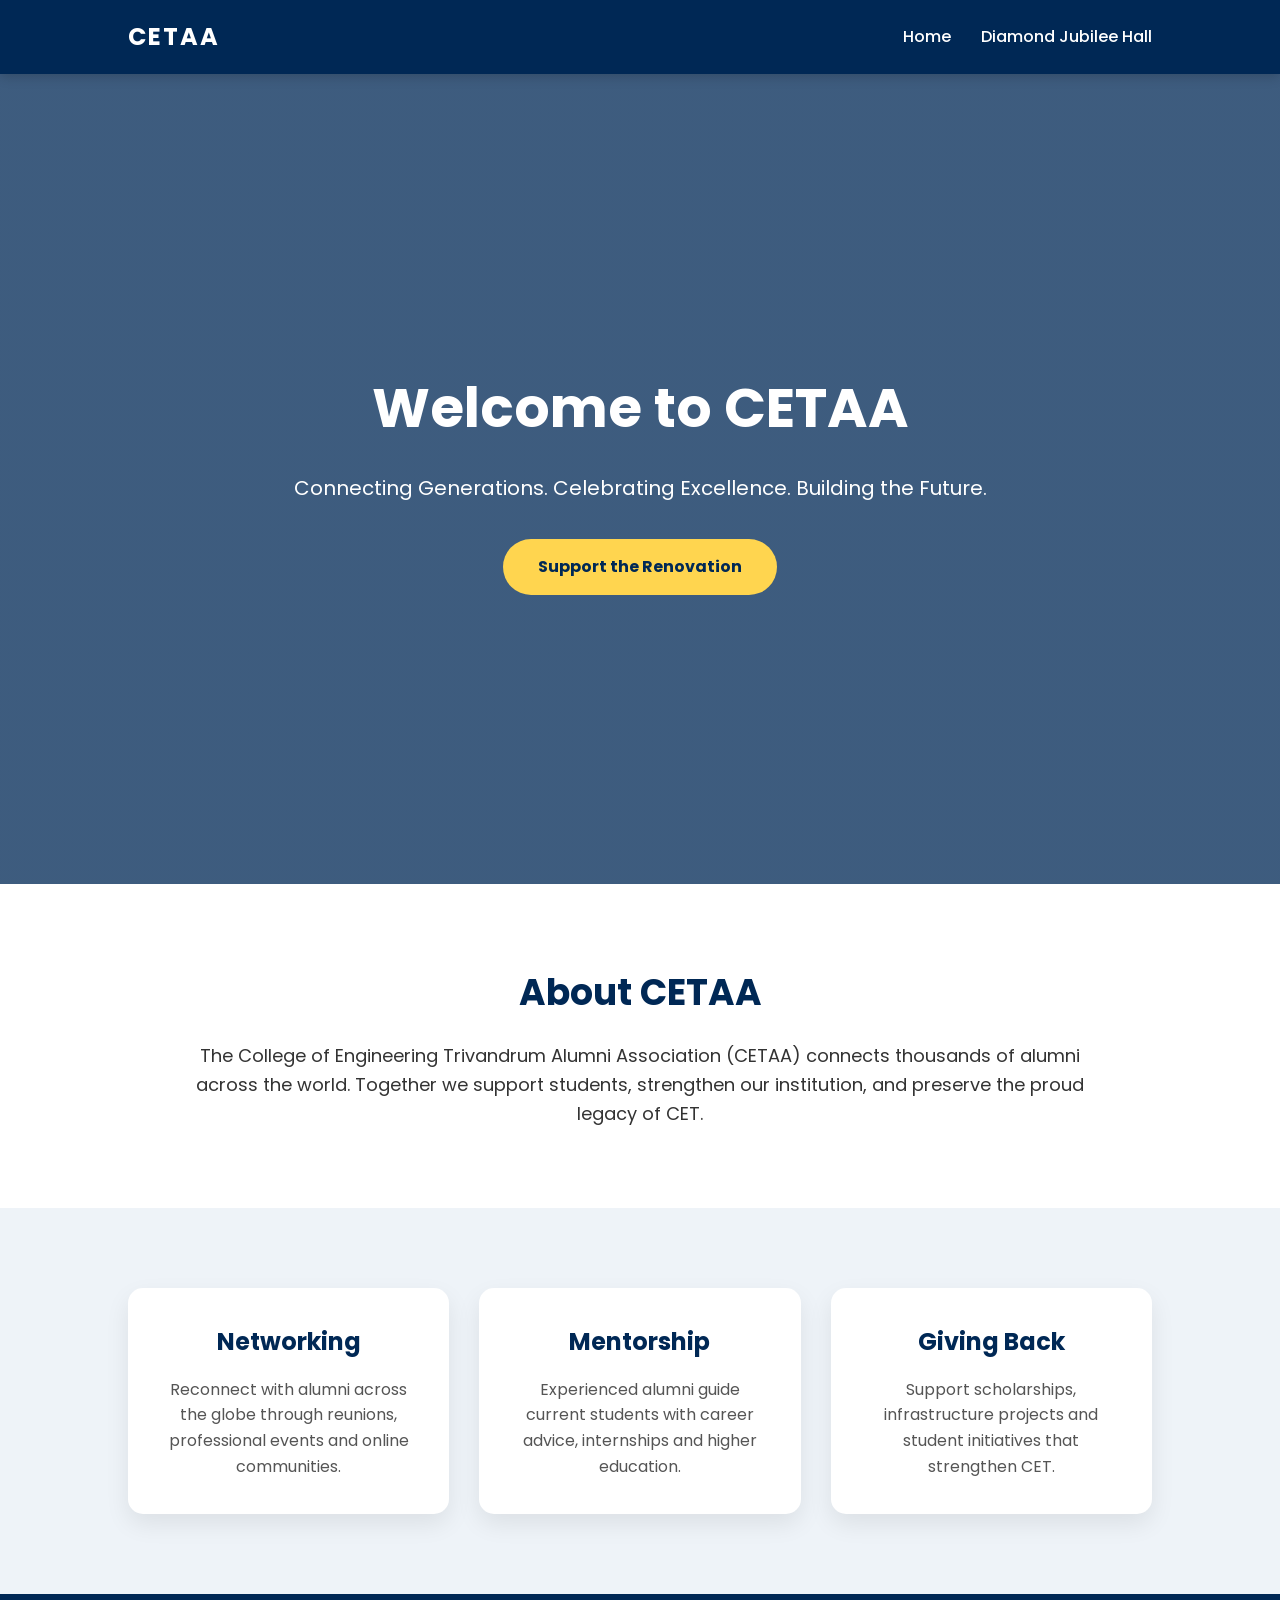
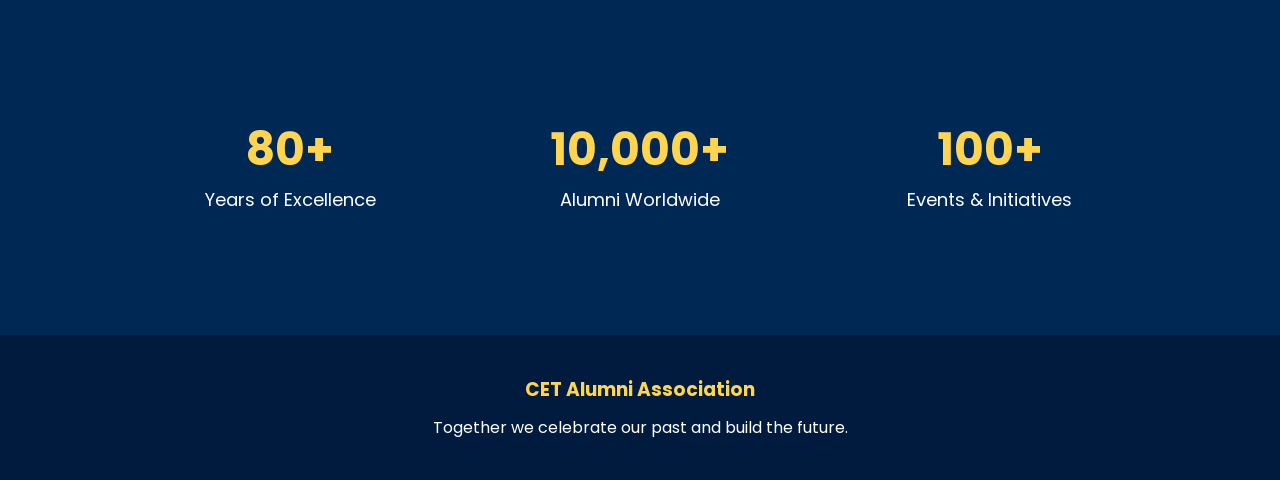
==== index.html @ 12057ebf "Add files via upload Initial website upload" ====
<!DOCTYPE html>
<html lang="en">
<head>
    <meta charset="UTF-8">
    <meta name="viewport" content="width=device-width, initial-scale=1.0">
    <title>CETAA - Home</title>

    <link rel="stylesheet" href="style.css">
</head>

<body>

    <!-- Navigation -->

    <nav>
        <div class="logo">
            <h2>CETAA</h2>
        </div>

        <ul>
            <li><a href="index.html">Home</a></li>
            <li><a href="diamond.html">Diamond Jubilee Hall</a></li>
        </ul>
    </nav>

    <!-- Hero Section -->

    <section class="hero">

        <div class="hero-content">

            <h1>Welcome to CETAA</h1>

            <p>
                Connecting Generations.
                Celebrating Excellence.
                Building the Future.
            </p>

            <a href="diamond.html" class="btn">
                Support the Renovation
            </a>

        </div>

    </section>

    <!-- About -->

    <section class="about">

        <h2>About CETAA</h2>

        <p>

            The College of Engineering Trivandrum Alumni Association
            (CETAA) connects thousands of alumni across the world.
            Together we support students, strengthen our institution,
            and preserve the proud legacy of CET.

        </p>

    </section>

    <!-- Cards -->

    <section class="cards">

        <div class="card">

            <h3>Networking</h3>

            <p>
                Reconnect with alumni across the globe through
                reunions, professional events and online communities.
            </p>

        </div>

        <div class="card">

            <h3>Mentorship</h3>

            <p>
                Experienced alumni guide current students with
                career advice, internships and higher education.
            </p>

        </div>

        <div class="card">

            <h3>Giving Back</h3>

            <p>
                Support scholarships, infrastructure projects and
                student initiatives that strengthen CET.
            </p>

        </div>

    </section>

    <!-- Statistics -->

    <section class="stats">

        <div class="stat-box">
            <h2>80+</h2>
            <p>Years of Excellence</p>
        </div>

        <div class="stat-box">
            <h2>10,000+</h2>
            <p>Alumni Worldwide</p>
        </div>

        <div class="stat-box">
            <h2>100+</h2>
            <p>Events & Initiatives</p>
        </div>

    </section>

    <!-- Footer -->

    <footer>

        <h3>CET Alumni Association</h3>

        <p>
            Together we celebrate our past and build the future.
        </p>

    </footer>

<script src="script.js"></script>

</body>
</html>
---- style.css ----
/* ==========================
   Google Font
========================== */

@import url('https://fonts.googleapis.com/css2?family=Poppins:wght@300;400;500;600;700&display=swap');

/* ==========================
   Global Styles
========================== */

*{
    margin:0;
    padding:0;
    box-sizing:border-box;
}

body{
    font-family:'Poppins',sans-serif;
    background:#f5f7fa;
    color:#333;
    line-height:1.6;
}

html{
    scroll-behavior:smooth;
}

section{
    padding:80px 10%;
}

/* ==========================
   Navigation
========================== */

nav{
    display:flex;
    justify-content:space-between;
    align-items:center;
    padding:18px 10%;
    background:#002855;
    position:sticky;
    top:0;
    z-index:1000;
    box-shadow:0 2px 12px rgba(0,0,0,.2);
}

.logo h2{
    color:white;
    letter-spacing:2px;
}

nav ul{
    display:flex;
    list-style:none;
}

nav ul li{
    margin-left:30px;
}

nav ul li a{
    color:white;
    text-decoration:none;
    font-weight:500;
    transition:.3s;
}

nav ul li a:hover{
    color:#FFD54F;
}

/* ==========================
   Hero
========================== */

.hero{
    height:90vh;

    background:
    linear-gradient(rgba(0,40,85,.75),rgba(0,40,85,.75)),
    url("images/banner.jpg");

    background-size:cover;
    background-position:center;

    background:
    linear-gradient(rgba(0,40,85,.75),rgba(0,40,85,.75)),
    url("images/cet.jpeg");

    background-size:cover;
    background-position:center;

    display:flex;
    justify-content:center;
    align-items:center;
    text-align:center;
}

.hero-content{
    max-width:800px;
    color:white;
}

.hero h1{
    font-size:55px;
    margin-bottom:20px;
}

.hero p{
    font-size:20px;
    margin-bottom:35px;
}

/* ==========================
   Diamond Hero
========================== */

.diamond-hero{

    background:
    linear-gradient(rgba(0,40,85,.75),rgba(0,40,85,.75)),
    url("images/diamond jubilee hall.webp");

    background-size:cover;
    background-position:center;

}

/* ==========================
   Buttons
========================== */

.btn{
    display:inline-block;
    background:#FFD54F;
    color:#002855;
    text-decoration:none;
    padding:15px 35px;
    border-radius:50px;
    font-weight:bold;
    transition:.3s;
}

.btn:hover{
    background:white;
    transform:translateY(-5px);
    box-shadow:0 10px 25px rgba(0,0,0,.25);
}

/* ==========================
   About Section
========================== */

.about{
    text-align:center;
    background:white;
}

.about h2{
    color:#002855;
    font-size:36px;
    margin-bottom:20px;
}

.about p{
    max-width:900px;
    margin:auto;
    font-size:18px;
}

/* ==========================
   Cards
========================== */

.cards{

    display:grid;

    grid-template-columns:
    repeat(auto-fit,minmax(280px,1fr));

    gap:30px;

    background:#eef3f8;
}

.card{

    background:white;

    padding:35px;

    border-radius:15px;

    text-align:center;

    box-shadow:0 10px 25px rgba(0,0,0,.08);

    transition:.4s;
}

.card:hover{

    transform:translateY(-10px);

    box-shadow:0 18px 40px rgba(0,0,0,.15);

}

.card h3{

    color:#002855;

    margin-bottom:15px;

    font-size:24px;

}

.card p{

    color:#555;

}

/* ==========================
   Statistics
========================== */

.stats{

    display:grid;

    grid-template-columns:
    repeat(auto-fit,minmax(220px,1fr));

    gap:25px;

    background:#002855;

    color:white;

    text-align:center;

}

.stat-box{

    padding:40px 20px;

}

.stat-box h2{

    font-size:45px;

    color:#FFD54F;

}

.stat-box p{

    font-size:18px;

}

/* ==========================
   Donation
========================== */

.donation{

    background:white;

    text-align:center;

}

.donation h2{

    color:#002855;

    font-size:40px;

    margin-bottom:20px;

}

.donation p{

    max-width:750px;

    margin:auto;

    margin-bottom:35px;

    font-size:18px;

}

/* ==========================
   Footer
========================== */

footer{

    background:#001b3d;

    color:white;

    text-align:center;

    padding:40px 20px;

}

footer h3{

    margin-bottom:10px;

    color:#FFD54F;

}

/* ==========================
   Animations
========================== */

.hero-content{

    animation:fadeUp 1.2s ease;

}

.card{

    animation:fadeUp 1s ease;

}

@keyframes fadeUp{

    from{

        opacity:0;

        transform:translateY(40px);

    }

    to{

        opacity:1;

        transform:translateY(0);

    }

}

/* ==========================
   Responsive
========================== */

@media(max-width:768px){

nav{

    flex-direction:column;

}

nav ul{

    margin-top:15px;

}

nav ul li{

    margin:0 10px;

}

.hero h1{

    font-size:38px;

}

.hero p{

    font-size:17px;

}

.about h2{

    font-size:30px;

}

.donation h2{

    font-size:30px;

}

}
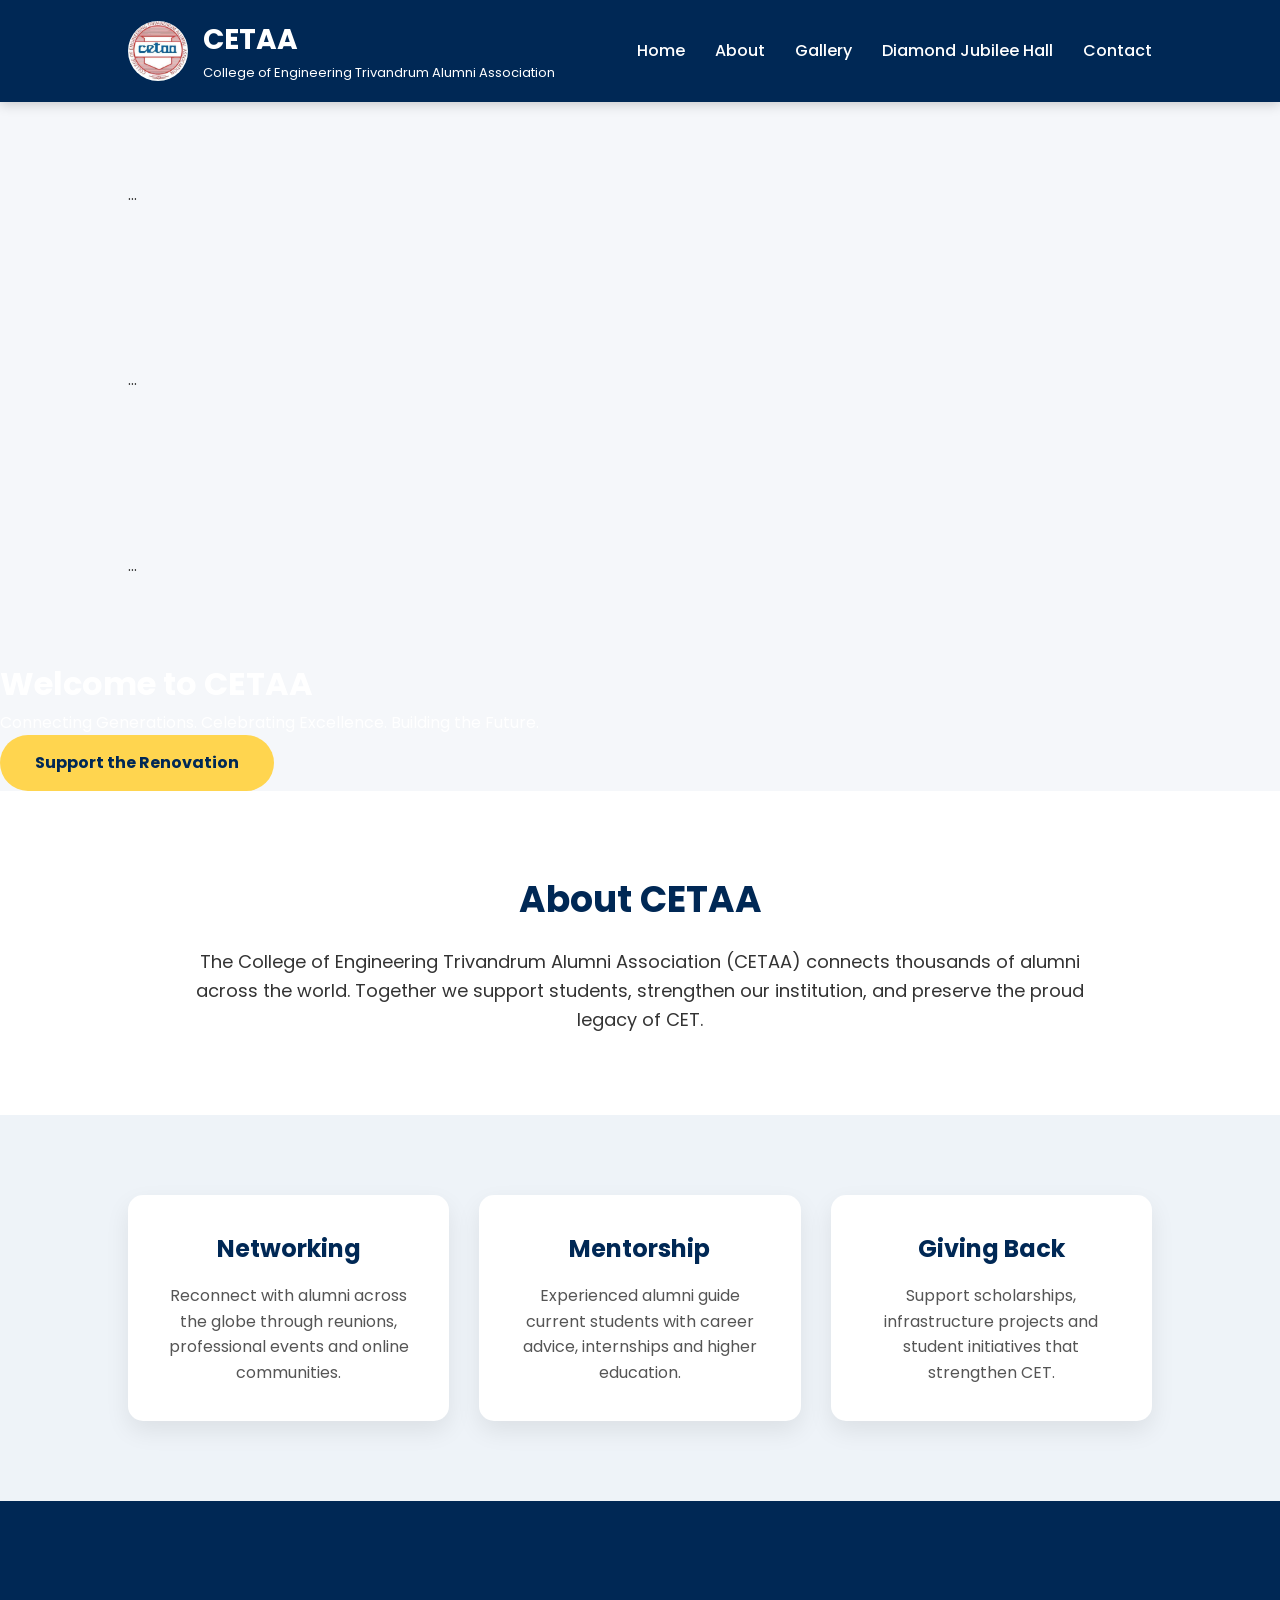
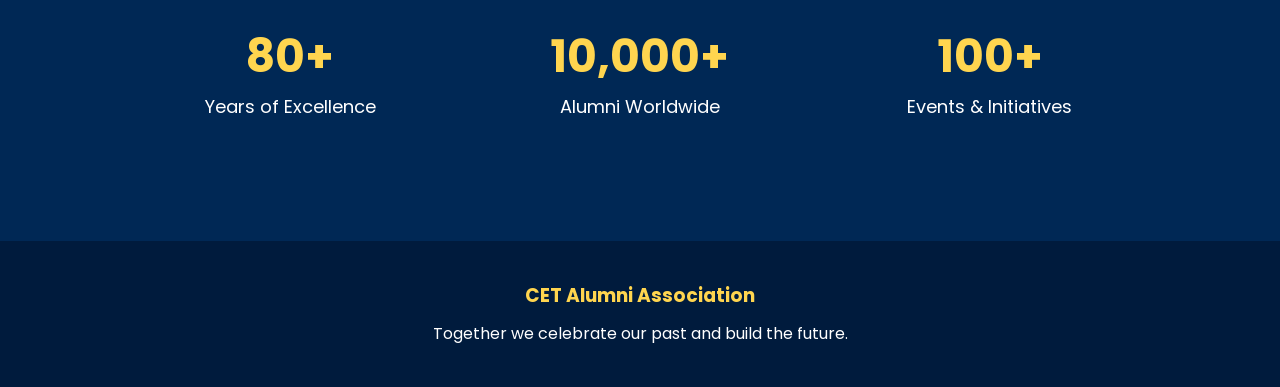
==== commit c91a4a9b: "Add files via upload" ====
--- a/index.html
+++ b/index.html
@@ -14,19 +14,34 @@
 
     <nav>
         <div class="logo">
-            <h2>CETAA</h2>
+            <img src="images/ceeta emblem.jpg" alt="CETAA Logo">
+            <div class="logo-text">
+                <h2>CETAA</h2>
+                <p>College of Engineering Trivandrum Alumni Association</p>
+            </div>
         </div>
-
         <ul>
             <li><a href="index.html">Home</a></li>
+            <li><a href="#about">About</a></li>
+            <li><a href="#gallery">Gallery</a></li>
             <li><a href="diamond.html">Diamond Jubilee Hall</a></li>
+            <li><a href="#contact">Contact</a></li>
         </ul>
     </nav>
 
     <!-- Hero Section -->
 
-    <section class="hero">
+        <section id="about">
+        ...
+        </section>
+    
+        <section id="gallery">
+        ...
+        </section>
 
+        <section id="contact">
+        ...
+        </section>
         <div class="hero-content">
 
             <h1>Welcome to CETAA</h1>
--- a/style.css
+++ b/style.css
@@ -45,9 +45,28 @@
     box-shadow:0 2px 12px rgba(0,0,0,.2);
 }
 
-.logo h2{
-    color:white;
-    letter-spacing:2px;
+.logo{
+    display:flex;
+    align-items:center;
+    gap:15px;
+}
+
+.logo img{
+    width:60px;
+    height:60px;
+    border-radius:50%;   /* Remove this line if your emblem isn't circular */
+}
+
+.logo-text h2{
+    color:white;
+    margin:0;
+    font-size:28px;
+}
+
+.logo-text p{
+    color:white;
+    margin:0;
+    font-size:13px;
 }
 
 nav ul{
@@ -84,12 +103,8 @@
     background-size:cover;
     background-position:center;
 
-    background:
-    linear-gradient(rgba(0,40,85,.75),rgba(0,40,85,.75)),
-    url("images/cet.jpeg");
-
-    background-size:cover;
-    background-position:center;
+    
+
 
     display:flex;
     justify-content:center;
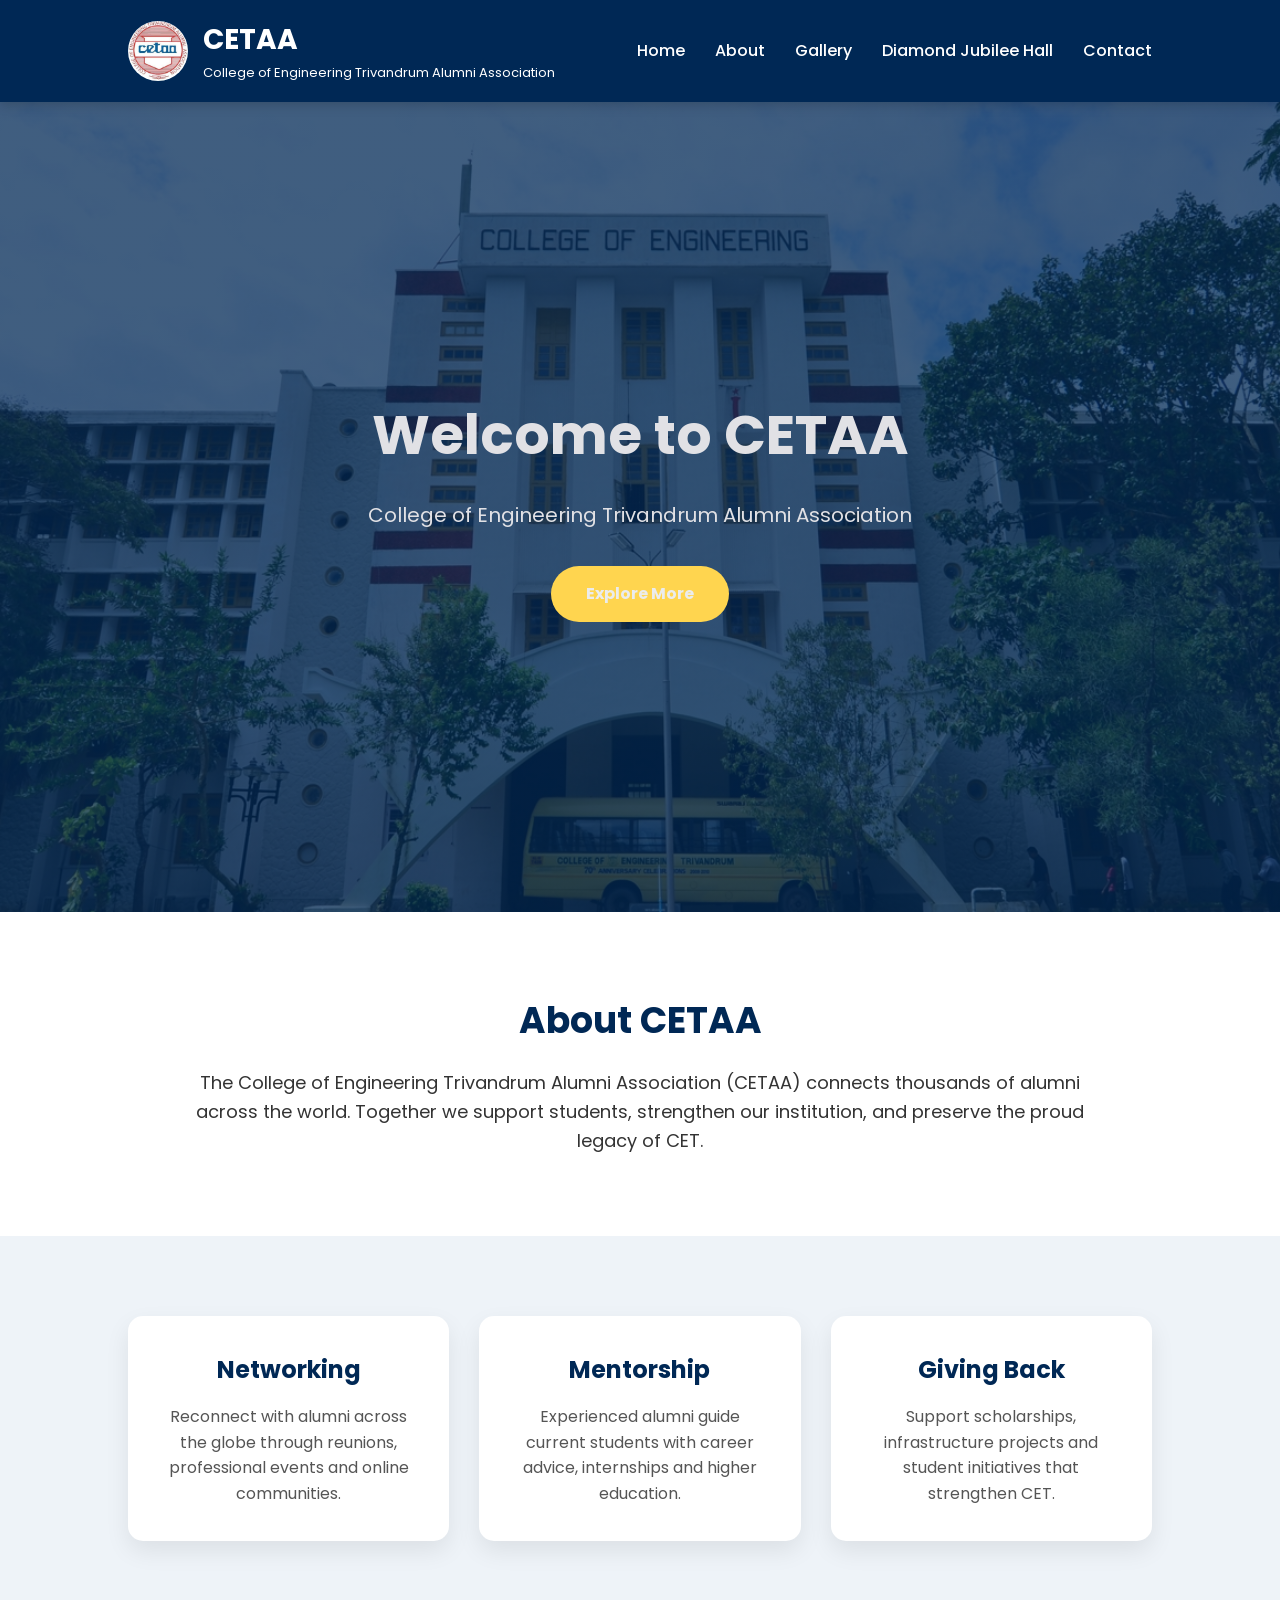
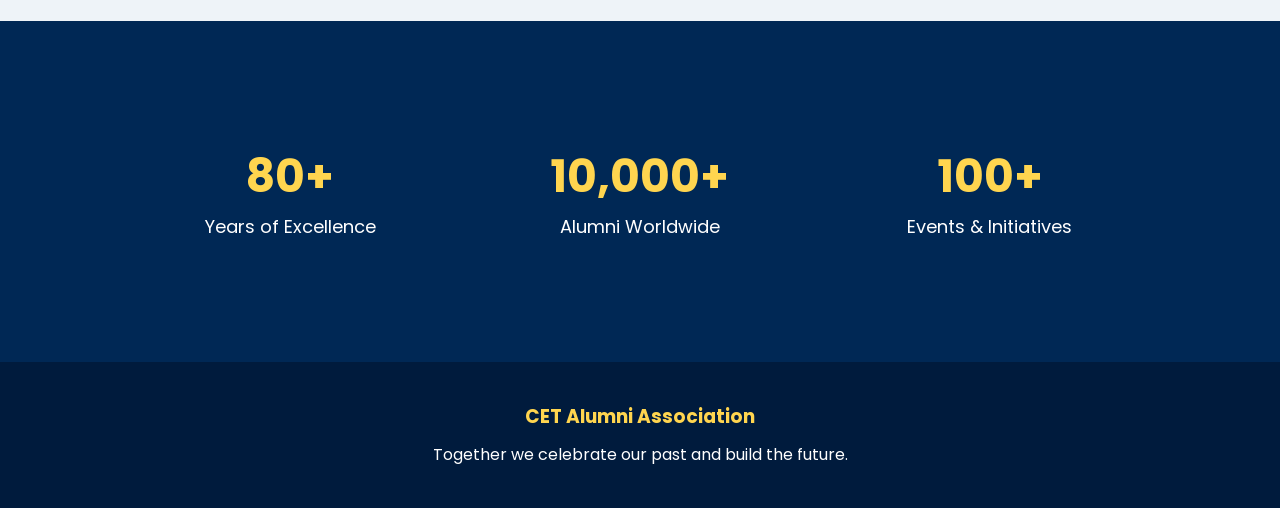
==== commit 98f85a97: "Add files via upload" ====
--- a/index.html
+++ b/index.html
@@ -30,34 +30,12 @@
     </nav>
 
     <!-- Hero Section -->
-
-        <section id="about">
-        ...
-        </section>
-    
-        <section id="gallery">
-        ...
-        </section>
-
-        <section id="contact">
-        ...
-        </section>
+    <section class="hero">
         <div class="hero-content">
-
             <h1>Welcome to CETAA</h1>
-
-            <p>
-                Connecting Generations.
-                Celebrating Excellence.
-                Building the Future.
-            </p>
-
-            <a href="diamond.html" class="btn">
-                Support the Renovation
-            </a>
-
+            <p>College of Engineering Trivandrum Alumni Association</p>
+            <a href="#about" class="btn">Explore More</a>
         </div>
-
     </section>
 
     <!-- About -->
--- a/style.css
+++ b/style.css
@@ -16,7 +16,7 @@
 
 body{
     font-family:'Poppins',sans-serif;
-    background:#f5f7fa;
+    background:#52698b;
     color:#333;
     line-height:1.6;
 }
@@ -97,14 +97,11 @@
     height:90vh;
 
     background:
-    linear-gradient(rgba(0,40,85,.75),rgba(0,40,85,.75)),
-    url("images/banner.jpg");
-
+         linear-gradient(rgba(0,40,85,.75),rgba(0,40,85,.75)),
+         url("images/banner.jpg");
     background-size:cover;
     background-position:center;
-
     
-
 
     display:flex;
     justify-content:center;
@@ -113,8 +110,10 @@
 }
 
 .hero-content{
+    position:relative;
+    z-index:2;
     max-width:800px;
-    color:white;
+    color:rgb(225, 225, 229);
 }
 
 .hero h1{
@@ -149,7 +148,7 @@
 .btn{
     display:inline-block;
     background:#FFD54F;
-    color:#002855;
+    color:#ebeced;
     text-decoration:none;
     padding:15px 35px;
     border-radius:50px;
